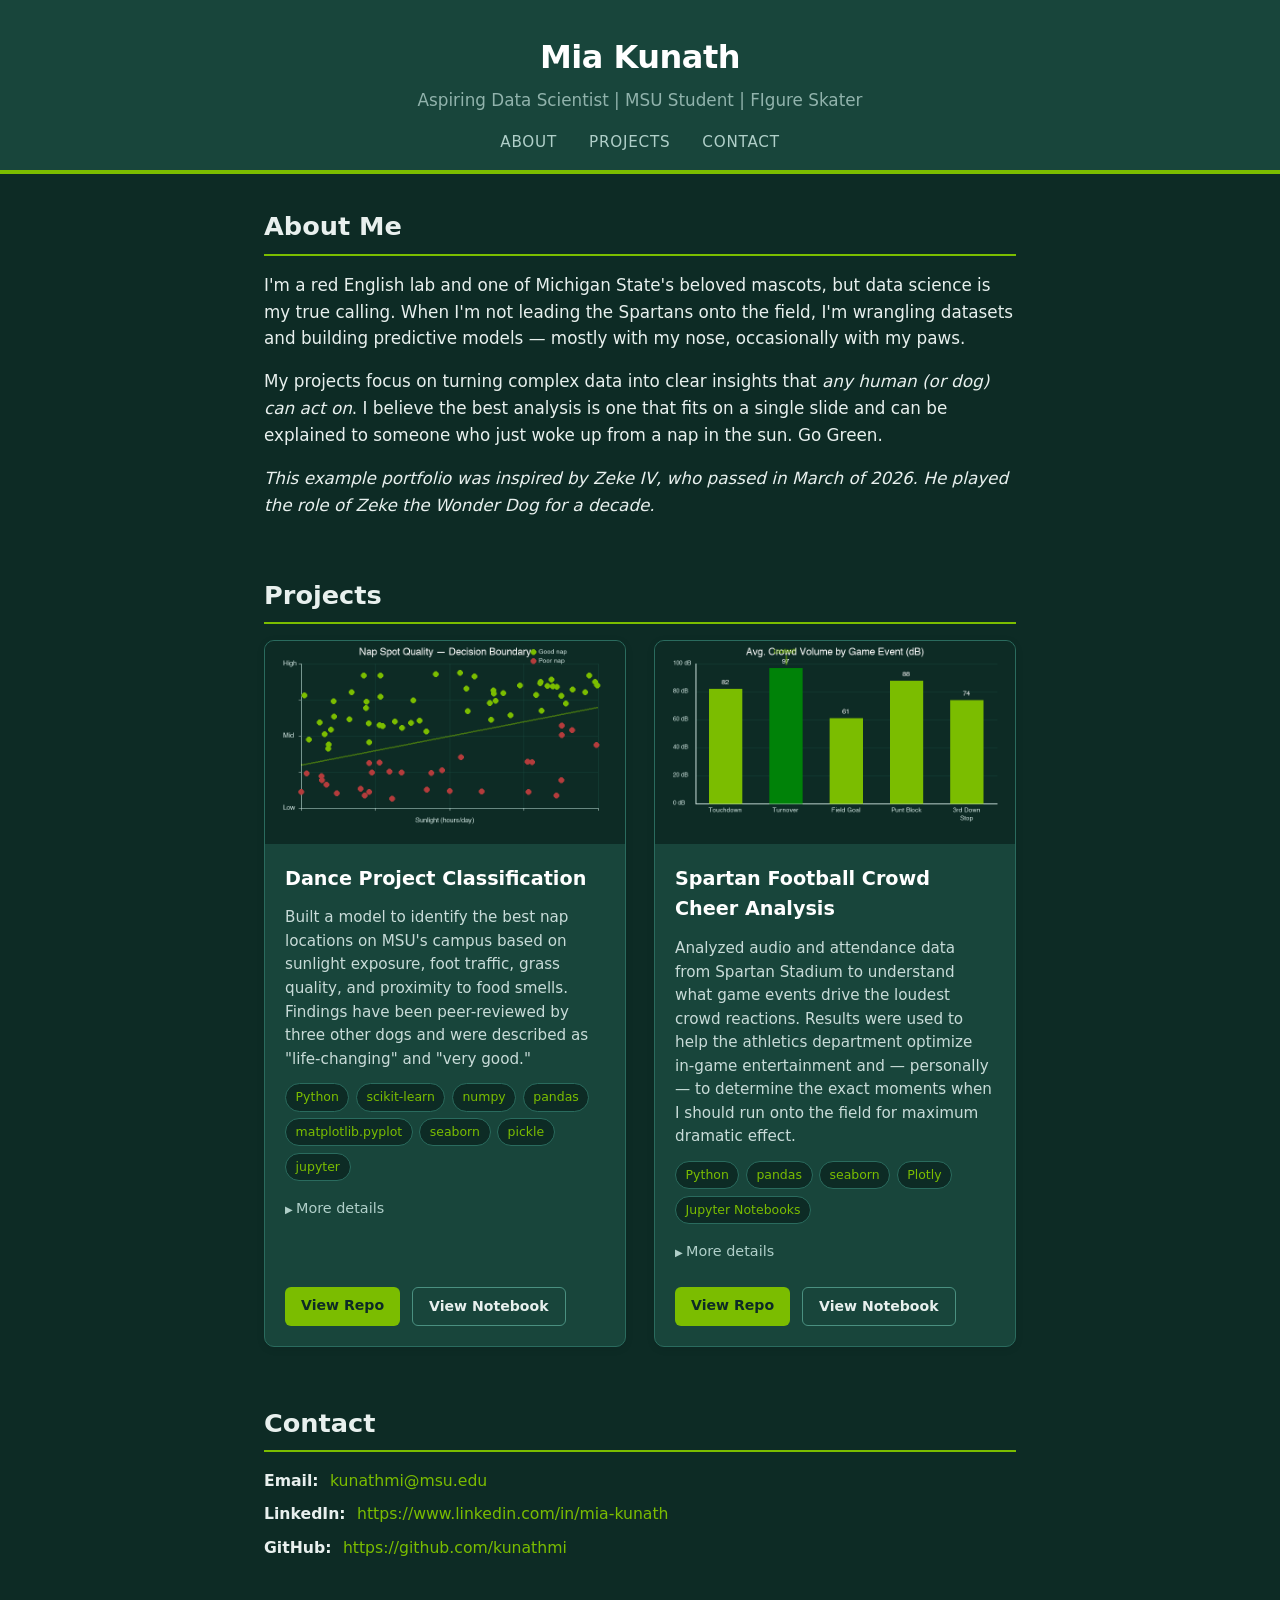
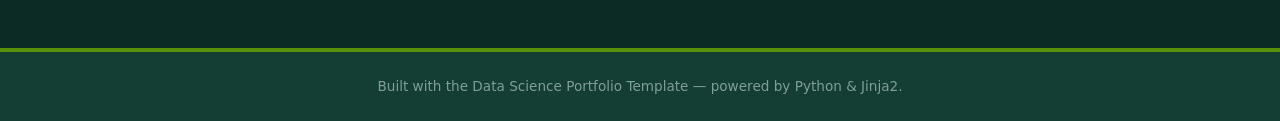
==== docs/index.html @ 36c0447c "Changing untracked docs/ to tracked" ====
<!DOCTYPE html>
<html lang="en">
<head>
  <meta charset="UTF-8" />
  <meta name="viewport" content="width=device-width, initial-scale=1.0" />
  <title>Mia Kunath | Data Science Portfolio</title>

  <!-- Base styles always loaded -->
  <link rel="stylesheet" href="css/base.css" />

  <!-- Theme stylesheet — controlled by `theme` in portfolio_config.yaml -->
  <link rel="stylesheet" href="css/themes/msu-dark.css" />
</head>
<body>

  <!-- ===== Header ===== -->
  <header class="site-header">
    <div class="header-inner">
      <div class="header-name">Mia Kunath</div>
      <div class="header-tagline">Aspiring Data Scientist | MSU Student | FIgure Skater</div>
    </div>

    <!-- Navigation bar -->
    <nav class="site-nav">
      <a href="#about">About</a>
      <a href="#projects">Projects</a>
      <a href="#contact">Contact</a>
    </nav>
  </header>

  <!-- ===== Main content (filled in by child templates) ===== -->
  <main class="site-main">
    

<!-- ===== About section ===== -->
<section id="about" class="section about-section">
  <h2>About Me</h2>
  <div class="about-text"><p>I'm a red English lab and one of Michigan State's beloved mascots, but
data science is my true calling. When I'm not leading the Spartans onto
the field, I'm wrangling datasets and building predictive models —
mostly with my nose, occasionally with my paws.  </p>
<p>My projects focus on turning complex data into clear insights that
<em>any human (or dog) can act on</em>. I believe the best analysis is one
that fits on a single slide and can be explained to someone who just
woke up from a nap in the sun. Go Green.</p>
<p><em>This example portfolio was inspired by Zeke IV, who passed in March of 2026.
He played the role of Zeke the Wonder Dog for a decade.</em></p></div>
</section>

<!-- ===== Projects section ===== -->
<section id="projects" class="section projects-section">
  <h2>Projects</h2>

  <div class="project-grid">
    
    <article class="project-card">

      <!-- Project thumbnail image -->
      <div class="project-image-wrapper">
        <img
          src="img/placeholder_project_1.png"
          alt="Thumbnail for Dance Project Classification"
          class="project-image"
        />
      </div>

      <div class="project-body">
        <h3 class="project-title">Dance Project Classification</h3>

        <!-- Short summary written for a non-expert audience -->
        <p class="project-summary">Built a model to identify the best nap locations on MSU&#39;s campus based on sunlight exposure, foot traffic, grass quality, and proximity to food smells. Findings have been peer-reviewed by three other dogs and were described as &#34;life-changing&#34; and &#34;very good.&#34;
</p>

        <!-- Tech stack as pill badges -->
        <div class="tech-stack">
          
          <span class="tech-badge">Python</span>
          
          <span class="tech-badge">scikit-learn</span>
          
          <span class="tech-badge">numpy</span>
          
          <span class="tech-badge">pandas</span>
          
          <span class="tech-badge">matplotlib.pyplot</span>
          
          <span class="tech-badge">seaborn</span>
          
          <span class="tech-badge">pickle</span>
          
          <span class="tech-badge">jupyter</span>
          
        </div>

        <!-- Collapsible details (problem / approach / results) -->
        <details class="project-details">
          <summary>More details</summary>

          <div class="detail-block">
            <h4>Problem</h4>
            <p>Finding a good nap spot is harder than it looks. Campus is large, conditions change throughout the day, and the best patches of sun move. A mascot operating on intuition alone wastes valuable resting time — a problem that affects productivity, morale, and tail-wagging rates across the entire campus community.
</p>
          </div>

          <div class="detail-block">
            <h4>Approach</h4>
            <p>Collected location data across 47 candidate nap sites over a full academic semester. Features included average daily sunlight (hours), grass softness score (1–10, assessed manually), nearby food-cart proximity, and pedestrian traffic by hour. Trained a gradient boosting classifier to predict a site&#39;s &#34;nap quality&#34; rating and used SHAP values to explain which features mattered most.
</p>
          </div>

          <div class="detail-block">
            <h4>Results &amp; Impact</h4>
            <p>The model achieved 89% accuracy on held-out test sites. Sunlight duration and grass softness were the top two predictive features, while proximity to the student union food court provided a meaningful but secondary boost. A ranked list of top-10 nap sites was distributed to the campus dog community and has since been downloaded 847 times.
</p>
          </div>
        </details>

        <!-- Links to the GitHub repo and notebook -->
        <div class="project-links">
          
          <a href="https://github.com/kunathmi/cmse492_project.git" target="_blank" rel="noopener" class="btn btn-repo">
            View Repo
          </a>
          
          
          <a href="https://github.com/zeke-wonder-dog/nap-spot-predictor/blob/main/analysis.ipynb" target="_blank" rel="noopener" class="btn btn-notebook">
            View Notebook
          </a>
          
        </div>
      </div>

    </article>
    
    <article class="project-card">

      <!-- Project thumbnail image -->
      <div class="project-image-wrapper">
        <img
          src="img/placeholder_project_2.png"
          alt="Thumbnail for Spartan Football Crowd Cheer Analysis"
          class="project-image"
        />
      </div>

      <div class="project-body">
        <h3 class="project-title">Spartan Football Crowd Cheer Analysis</h3>

        <!-- Short summary written for a non-expert audience -->
        <p class="project-summary">Analyzed audio and attendance data from Spartan Stadium to understand what game events drive the loudest crowd reactions. Results were used to help the athletics department optimize in-game entertainment and — personally — to determine the exact moments when I should run onto the field for maximum dramatic effect.
</p>

        <!-- Tech stack as pill badges -->
        <div class="tech-stack">
          
          <span class="tech-badge">Python</span>
          
          <span class="tech-badge">pandas</span>
          
          <span class="tech-badge">seaborn</span>
          
          <span class="tech-badge">Plotly</span>
          
          <span class="tech-badge">Jupyter Notebooks</span>
          
        </div>

        <!-- Collapsible details (problem / approach / results) -->
        <details class="project-details">
          <summary>More details</summary>

          <div class="detail-block">
            <h4>Problem</h4>
            <p>Fan energy is contagious, but it is also unpredictable. The athletics department wanted to know which in-game events (touchdowns, turnovers, big defensive stops, walk-up music choices) produced the biggest crowd reactions — and whether the pattern differed by opponent, weather, or game time. As the mascot, I had strong professional interest in this question.
</p>
          </div>

          <div class="detail-block">
            <h4>Approach</h4>
            <p>Combined play-by-play game data with decibel readings from stadium microphones across three seasons (~36 home games). Engineered features for score differential, down-and-distance, quarter, temperature, and opponent rank. Produced interactive Plotly dashboards that let non-technical staff filter by season and event type to explore crowd response patterns on their own.
</p>
          </div>

          <div class="detail-block">
            <h4>Results &amp; Impact</h4>
            <p>Defensive turnovers produced the loudest average crowd response — louder even than touchdowns — especially when MSU was trailing. Walk-up music selections in the 3rd quarter showed a statistically significant effect on cheer volume for games decided by fewer than 10 points. The athletics team used these findings to redesign the third-quarter entertainment package for the following season. I was given extra treats for my contributions.
</p>
          </div>
        </details>

        <!-- Links to the GitHub repo and notebook -->
        <div class="project-links">
          
          <a href="https://github.com/zeke-wonder-dog/spartan-cheer-analysis" target="_blank" rel="noopener" class="btn btn-repo">
            View Repo
          </a>
          
          
          <a href="https://github.com/zeke-wonder-dog/spartan-cheer-analysis/blob/main/cheer_analysis.ipynb" target="_blank" rel="noopener" class="btn btn-notebook">
            View Notebook
          </a>
          
        </div>
      </div>

    </article>
    
  </div>
</section>

<!-- ===== Contact section ===== -->
<section id="contact" class="section contact-section">
  <h2>Contact</h2>
  <ul class="contact-list">
    
    <li>
      <span class="contact-label">Email:</span>
      <a href="mailto:kunathmi@msu.edu">kunathmi@msu.edu</a>
    </li>
    
    
    <li>
      <span class="contact-label">LinkedIn:</span>
      <a href="https://www.linkedin.com/in/mia-kunath" target="_blank" rel="noopener">https://www.linkedin.com/in/mia-kunath</a>
    </li>
    
    
    <li>
      <span class="contact-label">GitHub:</span>
      <a href="https://github.com/kunathmi" target="_blank" rel="noopener">https://github.com/kunathmi</a>
    </li>
    
  </ul>
</section>


  </main>

  <!-- ===== Footer ===== -->
  <footer class="site-footer">
    <p>Built with the Data Science Portfolio Template &mdash; powered by Python &amp; Jinja2.</p>
  </footer>

</body>
</html>
---- docs/css/base.css ----
/* ============================================================
   base.css  —  Layout and structure styles shared by all themes.
   Theme-specific colors (backgrounds, text, accents) live in
   static/css/themes/light.css and static/css/themes/dark.css.
   ============================================================ */

/* ----- Reset & box model ----- */
*, *::before, *::after {
  box-sizing: border-box;
  margin: 0;
  padding: 0;
}

body {
  font-family: "Segoe UI", system-ui, -apple-system, sans-serif;
  font-size: 1rem;
  line-height: 1.6;
  min-height: 100vh;
  display: flex;
  flex-direction: column;
}

a {
  text-decoration: none;
}

a:hover {
  text-decoration: underline;
}

img {
  max-width: 100%;
  display: block;
}

/* ----- Site header ----- */
.site-header {
  padding: 2rem 1.5rem 1rem;
  text-align: center;
}

.header-name {
  font-size: 2rem;
  font-weight: 700;
  letter-spacing: -0.5px;
}

.header-tagline {
  font-size: 1.05rem;
  margin-top: 0.25rem;
  opacity: 0.8;
}

/* ----- Navigation ----- */
.site-nav {
  margin-top: 1rem;
  display: flex;
  justify-content: center;
  gap: 2rem;
  font-size: 0.95rem;
  font-weight: 500;
  text-transform: uppercase;
  letter-spacing: 0.05em;
}

/* ----- Main content area ----- */
.site-main {
  flex: 1;
  max-width: 800px;
  width: 100%;
  margin: 0 auto;
  padding: 2rem 1.5rem;
}

/* ----- Generic section spacing ----- */
.section {
  margin-bottom: 3.5rem;
}

.section h2 {
  font-size: 1.6rem;
  font-weight: 700;
  margin-bottom: 1rem;
  padding-bottom: 0.4rem;
  border-bottom: 2px solid;
}

/* ----- About section ----- */
.about-text {
  font-size: 1.05rem;
}

.about-text p + p {
  margin-top: 1rem;
}

/* ----- Project grid ----- */
.project-grid {
  display: grid;
  grid-template-columns: repeat(auto-fill, minmax(340px, 1fr));
  gap: 1.75rem;
}

/* ----- Project card ----- */
.project-card {
  border-radius: 10px;
  overflow: hidden;
  display: flex;
  flex-direction: column;
  box-shadow: 0 2px 8px rgba(0, 0, 0, 0.08);
  transition: box-shadow 0.2s ease;
}

.project-card:hover {
  box-shadow: 0 4px 16px rgba(0, 0, 0, 0.14);
}

.project-image-wrapper {
  width: 100%;
  aspect-ratio: 16 / 9;
  overflow: hidden;
}

.project-image {
  width: 100%;
  height: 100%;
  object-fit: cover;
}

.project-body {
  padding: 1.25rem;
  display: flex;
  flex-direction: column;
  gap: 0.75rem;
  flex: 1;
}

.project-title {
  font-size: 1.2rem;
  font-weight: 600;
}

.project-summary {
  font-size: 0.95rem;
  line-height: 1.55;
}

/* ----- Tech stack badges ----- */
.tech-stack {
  display: flex;
  flex-wrap: wrap;
  gap: 0.4rem;
}

.tech-badge {
  font-size: 0.78rem;
  font-weight: 500;
  padding: 0.2rem 0.6rem;
  border-radius: 999px;
}

/* ----- Collapsible project details ----- */
.project-details {
  font-size: 0.9rem;
}

.project-details summary {
  cursor: pointer;
  font-weight: 500;
  padding: 0.25rem 0;
  list-style: none;
}

.project-details summary::-webkit-details-marker {
  display: none;
}

.project-details summary::before {
  content: "▶  ";
  font-size: 0.7em;
}

details[open] summary::before {
  content: "▼  ";
}

.detail-block {
  margin-top: 0.75rem;
}

.detail-block h4 {
  font-size: 0.85rem;
  text-transform: uppercase;
  letter-spacing: 0.06em;
  margin-bottom: 0.25rem;
  font-weight: 600;
}

/* ----- Project link buttons ----- */
.project-links {
  display: flex;
  gap: 0.75rem;
  margin-top: auto;
  padding-top: 0.5rem;
}

.btn {
  display: inline-block;
  padding: 0.45rem 1rem;
  border-radius: 6px;
  font-size: 0.88rem;
  font-weight: 600;
  transition: opacity 0.15s ease;
}

.btn:hover {
  opacity: 0.85;
  text-decoration: none;
}

/* ----- Contact section ----- */
.contact-list {
  list-style: none;
  display: flex;
  flex-direction: column;
  gap: 0.5rem;
  font-size: 0.98rem;
}

.contact-label {
  font-weight: 600;
  margin-right: 0.4rem;
}

/* ----- Footer ----- */
.site-footer {
  text-align: center;
  padding: 1.5rem;
  font-size: 0.85rem;
  opacity: 0.7;
}

/* ----- Responsive tweaks ----- */
@media (max-width: 500px) {
  .project-grid {
    grid-template-columns: 1fr;
  }
  .header-name {
    font-size: 1.5rem;
  }
}
---- docs/css/themes/msu-dark.css ----
/* ============================================================
   themes/msu-dark.css  —  Michigan State University dark theme.
   Colors sourced from https://brand.msu.edu/visual/color-palette

   Primary brand colors:
     Spartan Green  #18453B
     White          #FFFFFF
     Black          #000000

   Accent greens:
     Kelly Green    #008208
     Lime Green     #7BBD00
     Excellence Green #0B9A6D
     Refresh Green  #008934
   ============================================================ */

body {
  background-color: #0d2b25;
  color: #e8f0ee;
}

a {
  color: #7BBD00;
}

a:hover {
  color: #a8d933;
  text-decoration: none;
}

/* Header */
.site-header {
  background-color: #18453B;
  border-bottom: 4px solid #7BBD00;
}

.header-name {
  color: #ffffff;
}

.header-tagline {
  color: #b0cfc9;
}

.site-nav a {
  color: #b0cfc9;
}

.site-nav a:hover {
  color: #7BBD00;
}

/* Section headings */
.section h2 {
  color: #e8f0ee;
  border-color: #7BBD00;
}

/* Project card */
.project-card {
  background-color: #18453B;
  border: 1px solid #2a6b5e;
}

.project-title {
  color: #ffffff;
}

.project-summary {
  color: #c8dbd8;
}

/* Tech badges */
.tech-badge {
  background-color: #0d2b25;
  color: #7BBD00;
  border: 1px solid #2a6b5e;
}

/* Details */
.project-details {
  color: #b0cfc9;
}

.detail-block h4 {
  color: #7BBD00;
}

/* Buttons */
.btn-repo {
  background-color: #7BBD00;
  color: #0d2b25;
}

.btn-notebook {
  background-color: #18453B;
  color: #e8f0ee;
  border: 1px solid #4a9080;
}

/* Contact */
.contact-list a {
  color: #7BBD00;
}

/* Footer */
.site-footer {
  background-color: #18453B;
  border-top: 4px solid #7BBD00;
  color: #b0cfc9;
}

.site-footer a {
  color: #7BBD00;
}
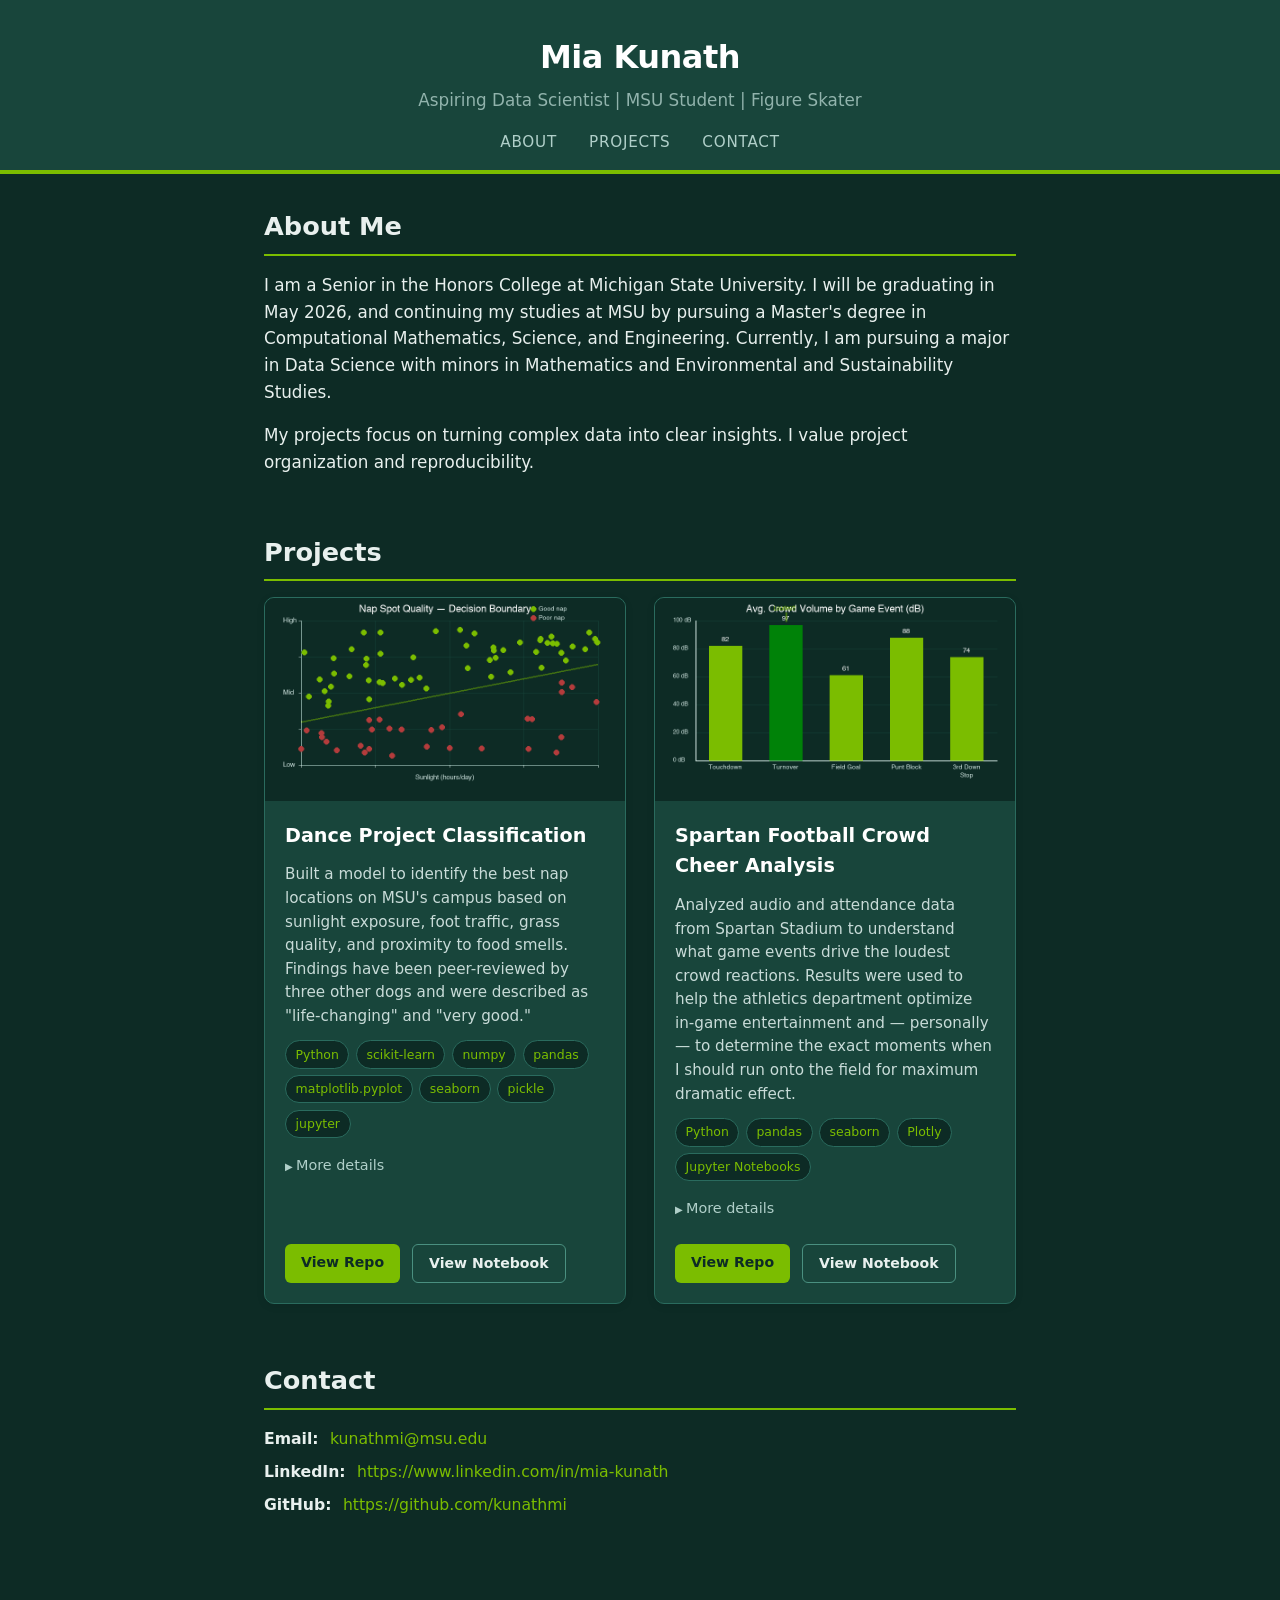
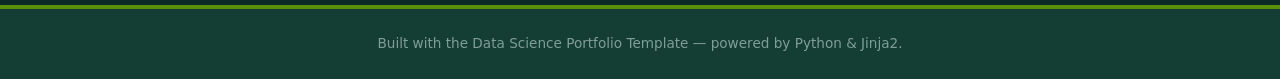
==== commit 4c50613a: "Committing build to docs/" ====
--- a/docs/index.html
+++ b/docs/index.html
@@ -17,7 +17,7 @@
   <header class="site-header">
     <div class="header-inner">
       <div class="header-name">Mia Kunath</div>
-      <div class="header-tagline">Aspiring Data Scientist | MSU Student | FIgure Skater</div>
+      <div class="header-tagline">Aspiring Data Scientist | MSU Student | Figure Skater</div>
     </div>
 
     <!-- Navigation bar -->
@@ -35,16 +35,13 @@
 <!-- ===== About section ===== -->
 <section id="about" class="section about-section">
   <h2>About Me</h2>
-  <div class="about-text"><p>I'm a red English lab and one of Michigan State's beloved mascots, but
-data science is my true calling. When I'm not leading the Spartans onto
-the field, I'm wrangling datasets and building predictive models —
-mostly with my nose, occasionally with my paws.  </p>
-<p>My projects focus on turning complex data into clear insights that
-<em>any human (or dog) can act on</em>. I believe the best analysis is one
-that fits on a single slide and can be explained to someone who just
-woke up from a nap in the sun. Go Green.</p>
-<p><em>This example portfolio was inspired by Zeke IV, who passed in March of 2026.
-He played the role of Zeke the Wonder Dog for a decade.</em></p></div>
+  <div class="about-text"><p>I am a Senior in the Honors College at Michigan State University. I will be 
+graduating in May 2026, and continuing my studies at MSU by pursuing a Master's 
+degree in Computational Mathematics, Science, and Engineering. Currently, I am 
+pursuing a major in Data Science with minors in Mathematics and Environmental 
+and Sustainability Studies. </p>
+<p>My projects focus on turning complex data into clear insights. I value
+project organization and reproducibility.</p></div>
 </section>
 
 <!-- ===== Projects section ===== -->
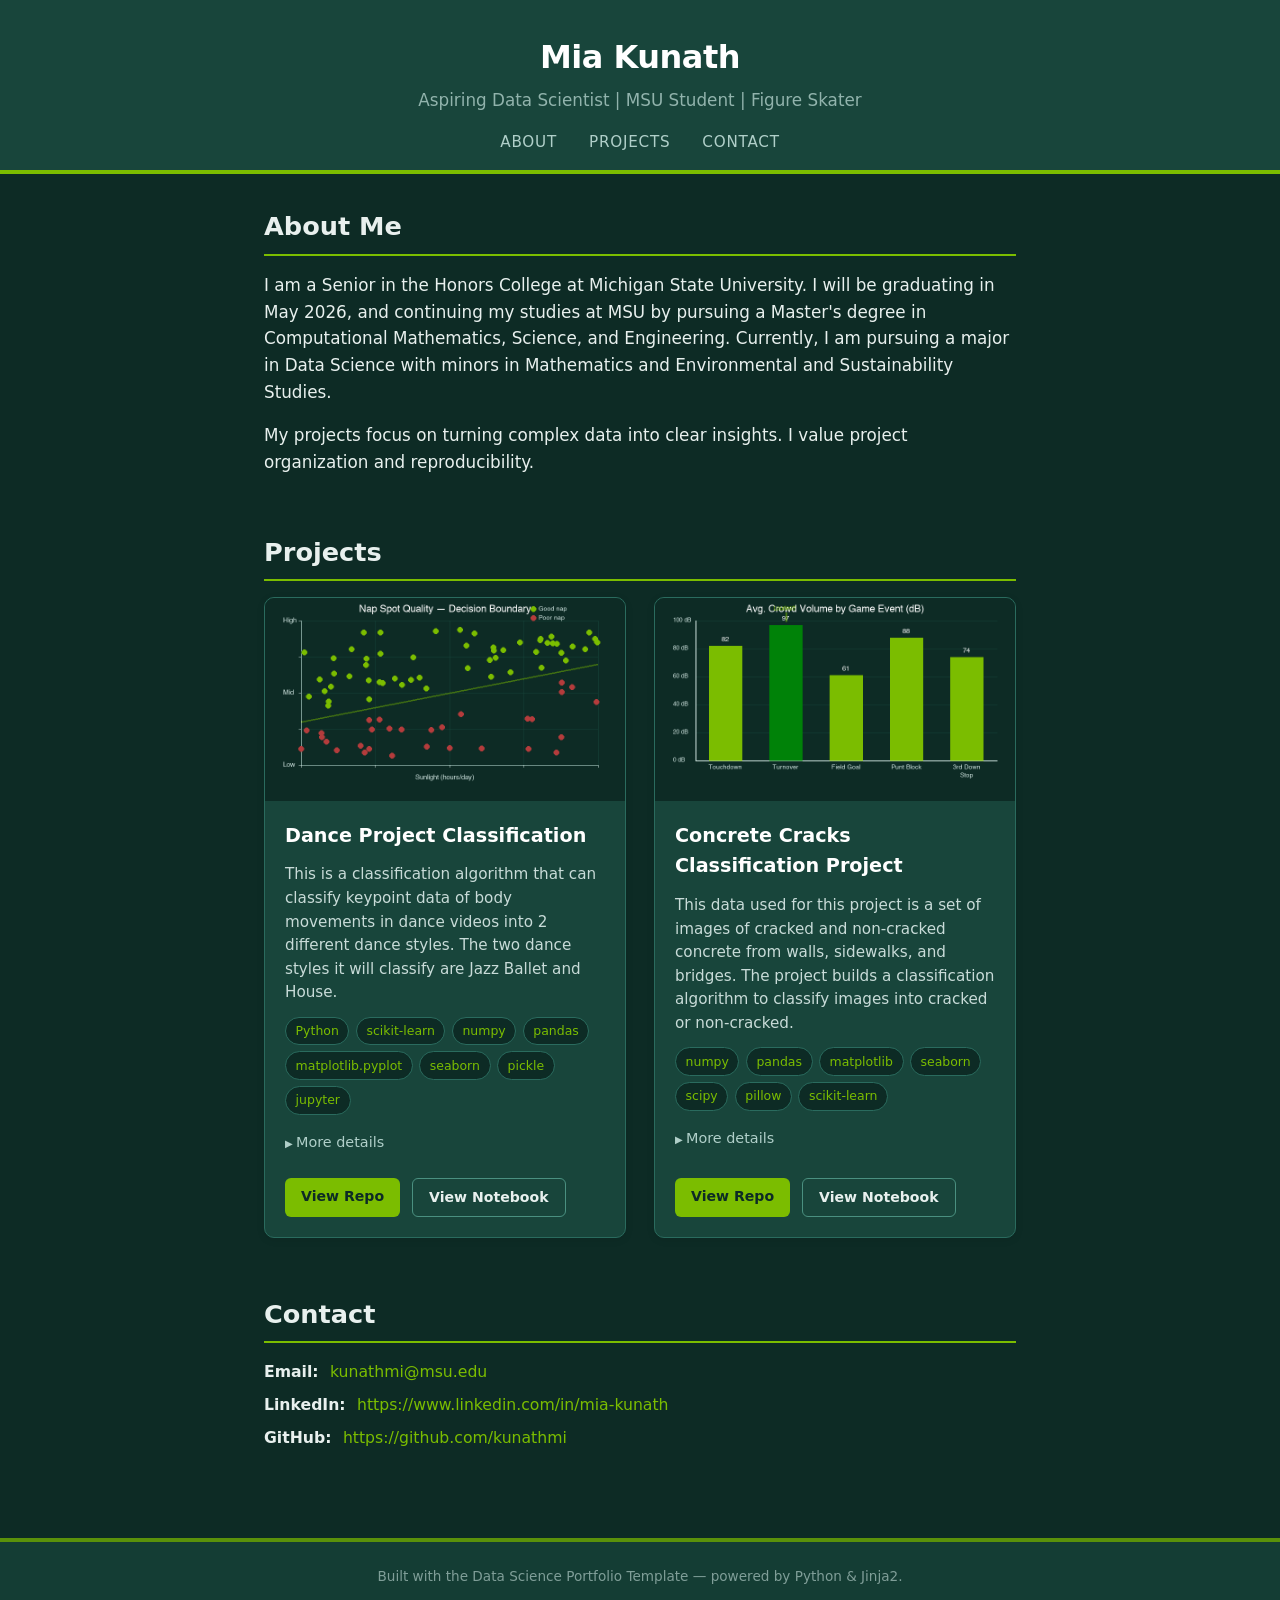
==== commit 6ae1485a: "Adding second example project" ====
--- a/docs/index.html
+++ b/docs/index.html
@@ -65,7 +65,7 @@
         <h3 class="project-title">Dance Project Classification</h3>
 
         <!-- Short summary written for a non-expert audience -->
-        <p class="project-summary">Built a model to identify the best nap locations on MSU&#39;s campus based on sunlight exposure, foot traffic, grass quality, and proximity to food smells. Findings have been peer-reviewed by three other dogs and were described as &#34;life-changing&#34; and &#34;very good.&#34;
+        <p class="project-summary">This is a classification algorithm that can classify keypoint data of  body movements in dance videos into 2 different dance styles. The two  dance styles it will classify are Jazz Ballet and House.
 </p>
 
         <!-- Tech stack as pill badges -->
@@ -95,19 +95,19 @@
 
           <div class="detail-block">
             <h4>Problem</h4>
-            <p>Finding a good nap spot is harder than it looks. Campus is large, conditions change throughout the day, and the best patches of sun move. A mascot operating on intuition alone wastes valuable resting time — a problem that affects productivity, morale, and tail-wagging rates across the entire campus community.
+            <p>This project builds a classification algorithm that can classify keypoint  data of body movements in dance videos into two different dance styles:  Jazz Ballet and House. 
 </p>
           </div>
 
           <div class="detail-block">
             <h4>Approach</h4>
-            <p>Collected location data across 47 candidate nap sites over a full academic semester. Features included average daily sunlight (hours), grass softness score (1–10, assessed manually), nearby food-cart proximity, and pedestrian traffic by hour. Trained a gradient boosting classifier to predict a site&#39;s &#34;nap quality&#34; rating and used SHAP values to explain which features mattered most.
+            <p>This project will build a classification algorithm that can classify keypoint  data of body movements in dance videos into 2 different dance styles.  Specifically, I will use keypoint data which identifies major joints and key  facial features and tracks their locations throughout a video. Then, I will  build a feature vector using various calculations on the keypoint data. These  calculations will be determined in order to identify a dance such as velocity  or &#34;energy,&#34; range of motion, etc. I can then use the feature vectors to build  a machine learning model to classify dance videos into two different styles.  I start with a small number of features and add more as needed to improve  classification. This is a supervised learning task.
 </p>
           </div>
 
           <div class="detail-block">
             <h4>Results &amp; Impact</h4>
-            <p>The model achieved 89% accuracy on held-out test sites. Sunlight duration and grass softness were the top two predictive features, while proximity to the student union food court provided a meaningful but secondary boost. A ranked list of top-10 nap sites was distributed to the campus dog community and has since been downloaded 847 times.
+            <p>After this analysis, I have determined that the best model for this task  is logistic regression after scaling with StandardScaler and using PCA  for dimension reduction. The accuracy level of the best model was 0.91  and the f1-scores for ballet-jazz and house are 0.90 and 0.91, respectively.  These numbers met my goals of 0.90 for the accuracy level and f1-scores. The  close second model is an SVM because it achieved the same scores, but just  had a longer computing time. 
 </p>
           </div>
         </details>
@@ -135,30 +135,34 @@
       <div class="project-image-wrapper">
         <img
           src="img/placeholder_project_2.png"
-          alt="Thumbnail for Spartan Football Crowd Cheer Analysis"
+          alt="Thumbnail for Concrete Cracks Classification Project"
           class="project-image"
         />
       </div>
 
       <div class="project-body">
-        <h3 class="project-title">Spartan Football Crowd Cheer Analysis</h3>
+        <h3 class="project-title">Concrete Cracks Classification Project</h3>
 
         <!-- Short summary written for a non-expert audience -->
-        <p class="project-summary">Analyzed audio and attendance data from Spartan Stadium to understand what game events drive the loudest crowd reactions. Results were used to help the athletics department optimize in-game entertainment and — personally — to determine the exact moments when I should run onto the field for maximum dramatic effect.
+        <p class="project-summary">This data used for this project is a set of images of cracked and  non-cracked concrete from walls, sidewalks, and bridges. The project  builds a classification algorithm to classify images into cracked or  non-cracked.
 </p>
 
         <!-- Tech stack as pill badges -->
         <div class="tech-stack">
           
-          <span class="tech-badge">Python</span>
+          <span class="tech-badge">numpy</span>
           
           <span class="tech-badge">pandas</span>
           
+          <span class="tech-badge">matplotlib</span>
+          
           <span class="tech-badge">seaborn</span>
           
-          <span class="tech-badge">Plotly</span>
-          
-          <span class="tech-badge">Jupyter Notebooks</span>
+          <span class="tech-badge">scipy</span>
+          
+          <span class="tech-badge">pillow</span>
+          
+          <span class="tech-badge">scikit-learn</span>
           
         </div>
 
@@ -168,19 +172,19 @@
 
           <div class="detail-block">
             <h4>Problem</h4>
-            <p>Fan energy is contagious, but it is also unpredictable. The athletics department wanted to know which in-game events (touchdowns, turnovers, big defensive stops, walk-up music choices) produced the biggest crowd reactions — and whether the pattern differed by opponent, weather, or game time. As the mascot, I had strong professional interest in this question.
+            <p>This project uses the Concrete Cracks dataset. The goal is to  classify images into cracked or non-cracked concrete to be able to  quickly identify locations with concrete cracks.
 </p>
           </div>
 
           <div class="detail-block">
             <h4>Approach</h4>
-            <p>Combined play-by-play game data with decibel readings from stadium microphones across three seasons (~36 home games). Engineered features for score differential, down-and-distance, quarter, temperature, and opponent rank. Produced interactive Plotly dashboards that let non-technical staff filter by season and event type to explore crowd response patterns on their own.
+            <p>To address our research questions, we began by preprocessing the data.  This involved combining the images from the two datasets into a single  unified dataset. We then converted the categorical labels into numerical  values and flattened the image data to prepare it for model input.  After preprocessing, we analyzed the shape and structure of the dataset  to determine which classification models would be most appropriate. We  proceeded to build and evaluate several models, ultimately focusing on  logistic regression and a random forest classifier to compare  performance and identify the most effective approach for our specific  dataset.
 </p>
           </div>
 
           <div class="detail-block">
             <h4>Results &amp; Impact</h4>
-            <p>Defensive turnovers produced the loudest average crowd response — louder even than touchdowns — especially when MSU was trailing. Walk-up music selections in the 3rd quarter showed a statistically significant effect on cheer volume for games decided by fewer than 10 points. The athletics team used these findings to redesign the third-quarter entertainment package for the following season. I was given extra treats for my contributions.
+            <p>In this project, we explored the effectiveness of various classification  models in identifying cracks in images. Through preprocessing, model  experimentation, and hyperparameter tuning, we observed that class  imbalance significantly impacted our model performance, particularly in  overpredicting the majority class. By implementing balancing techniques  and using tools like GridSearchCV, we were able to develop more reliable  models that better captured patterns across both cracked and non-cracked  images. In the end the model that performed the best was the Random Forest  Classifier due to its higher performance across all metrics.
 </p>
           </div>
         </details>
@@ -188,12 +192,12 @@
         <!-- Links to the GitHub repo and notebook -->
         <div class="project-links">
           
-          <a href="https://github.com/zeke-wonder-dog/spartan-cheer-analysis" target="_blank" rel="noopener" class="btn btn-repo">
+          <a href="https://github.com/kunathmi/cmse381_project.git" target="_blank" rel="noopener" class="btn btn-repo">
             View Repo
           </a>
           
           
-          <a href="https://github.com/zeke-wonder-dog/spartan-cheer-analysis/blob/main/cheer_analysis.ipynb" target="_blank" rel="noopener" class="btn btn-notebook">
+          <a href="https://github.com/kunathmi/cmse381_project.git/notebooks/ProjectTemplate.ipynb" target="_blank" rel="noopener" class="btn btn-notebook">
             View Notebook
           </a>
           
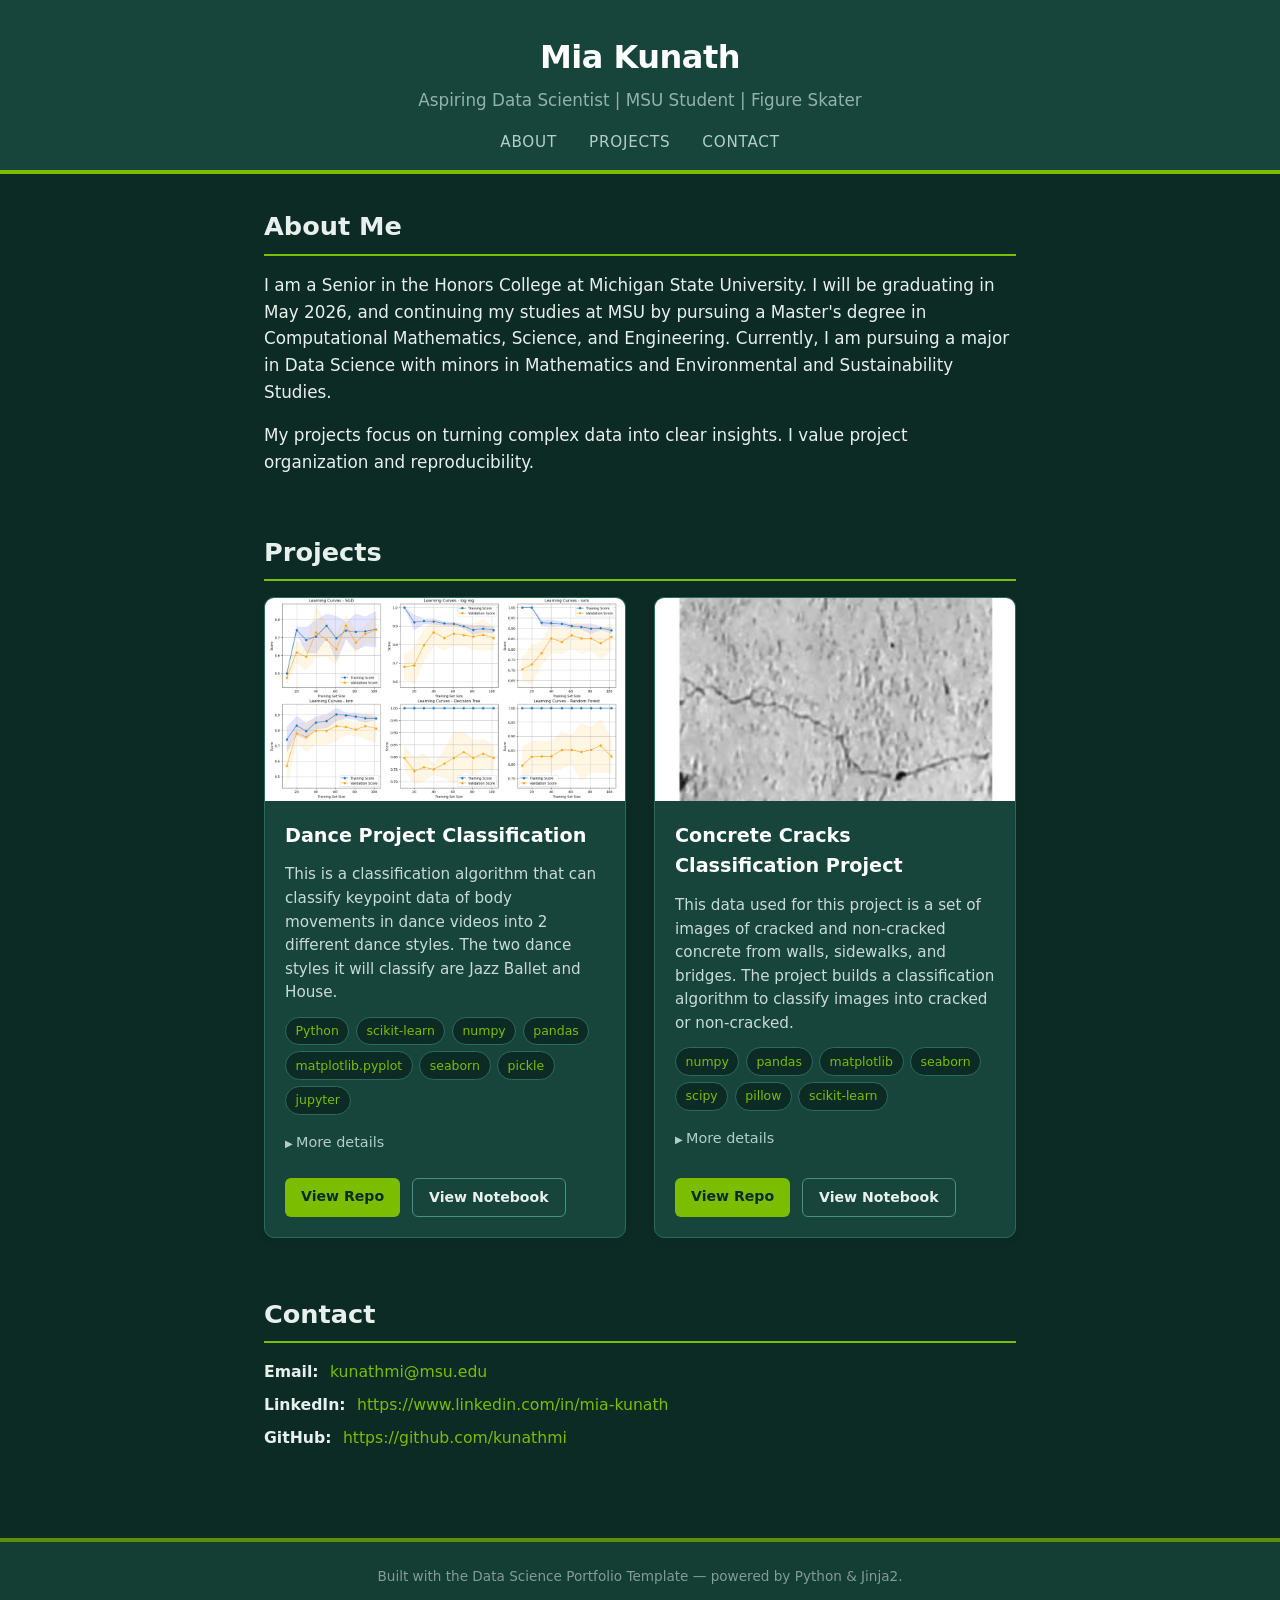
==== commit 8d0591e3: "fix notebook links and add images" ====
--- a/docs/index.html
+++ b/docs/index.html
@@ -55,7 +55,7 @@
       <!-- Project thumbnail image -->
       <div class="project-image-wrapper">
         <img
-          src="img/placeholder_project_1.png"
+          src="img/dance_image.png"
           alt="Thumbnail for Dance Project Classification"
           class="project-image"
         />
@@ -120,7 +120,7 @@
           </a>
           
           
-          <a href="https://github.com/zeke-wonder-dog/nap-spot-predictor/blob/main/analysis.ipynb" target="_blank" rel="noopener" class="btn btn-notebook">
+          <a href="https://github.com/kunathmi/cmse492_project/blob/main/notebooks/05_hyperparameter_tuning.ipynb" target="_blank" rel="noopener" class="btn btn-notebook">
             View Notebook
           </a>
           
@@ -134,7 +134,7 @@
       <!-- Project thumbnail image -->
       <div class="project-image-wrapper">
         <img
-          src="img/placeholder_project_2.png"
+          src="img/crack_image.png"
           alt="Thumbnail for Concrete Cracks Classification Project"
           class="project-image"
         />
@@ -197,7 +197,7 @@
           </a>
           
           
-          <a href="https://github.com/kunathmi/cmse381_project.git/notebooks/ProjectTemplate.ipynb" target="_blank" rel="noopener" class="btn btn-notebook">
+          <a href="https://github.com/kunathmi/cmse381_project/blob/main/notebooks/ProjectTemplate.ipynb" target="_blank" rel="noopener" class="btn btn-notebook">
             View Notebook
           </a>
           
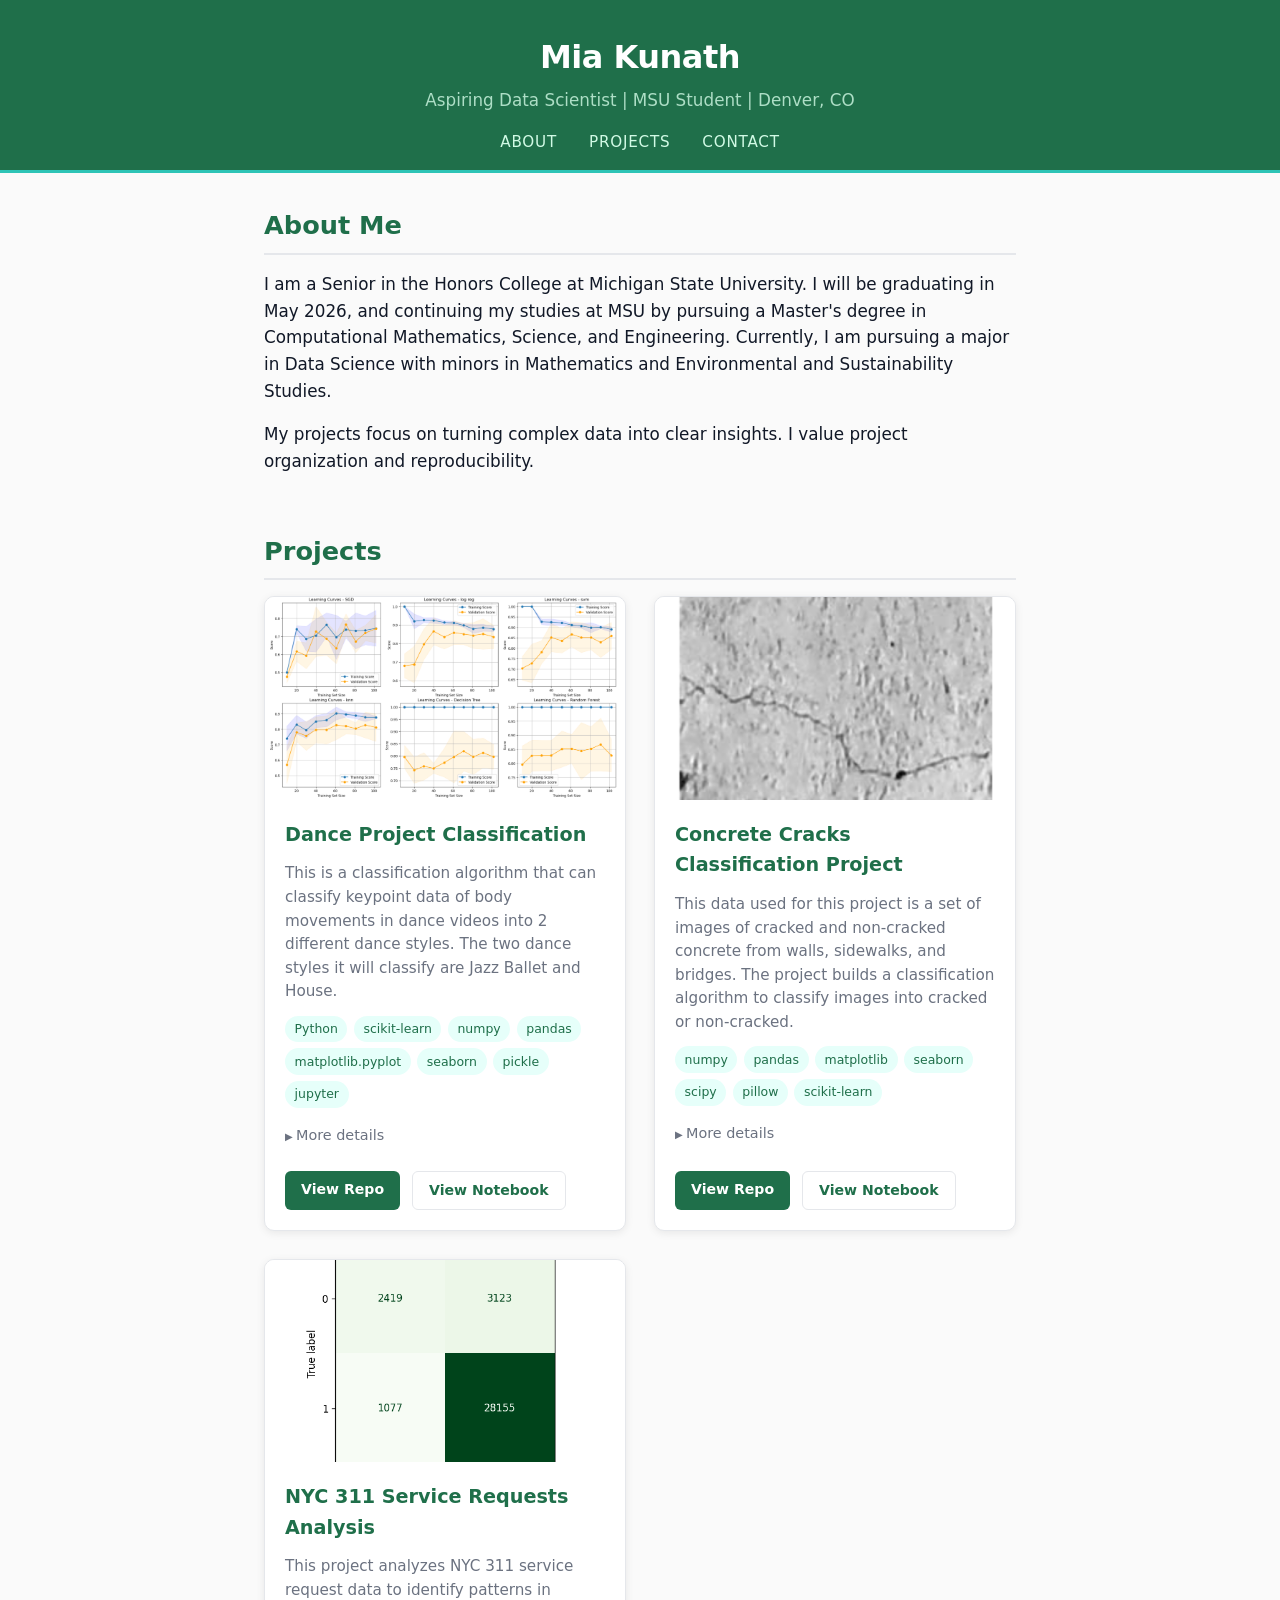
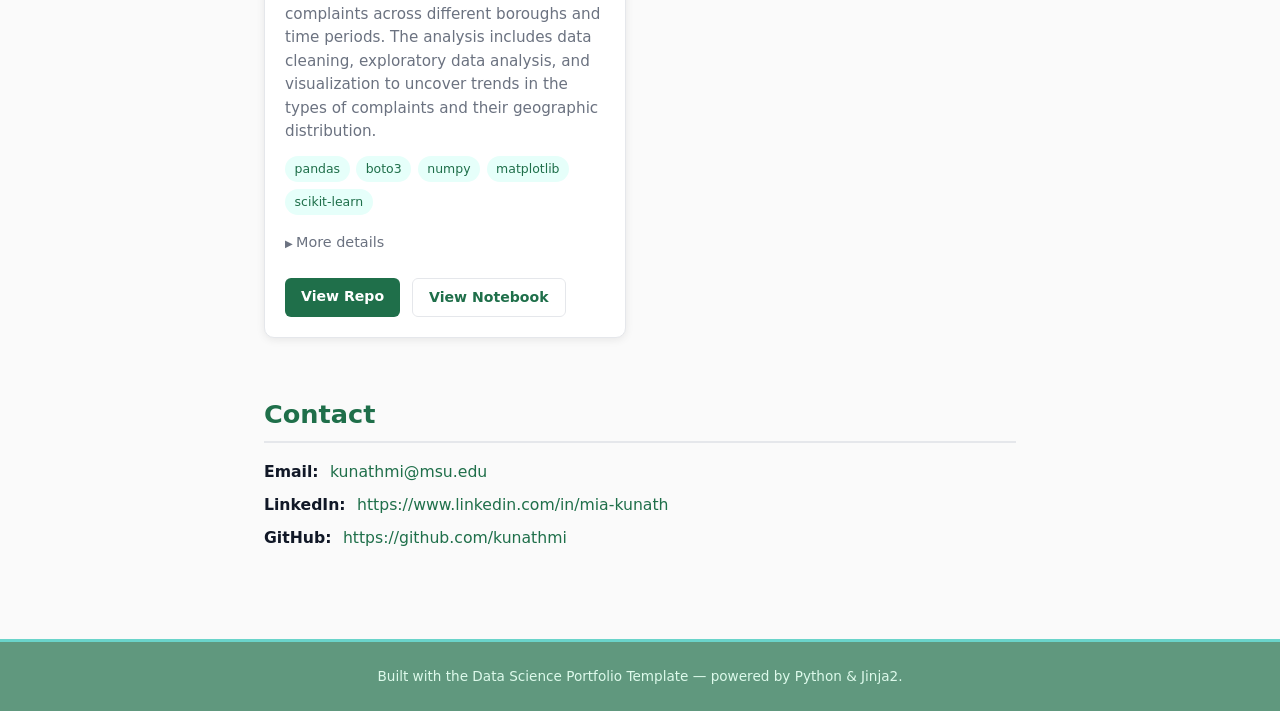
==== commit 884a278f: "update portfolio to include 3rd project and improve content" ====
--- a/docs/index.html
+++ b/docs/index.html
@@ -9,7 +9,7 @@
   <link rel="stylesheet" href="css/base.css" />
 
   <!-- Theme stylesheet — controlled by `theme` in portfolio_config.yaml -->
-  <link rel="stylesheet" href="css/themes/msu-dark.css" />
+  <link rel="stylesheet" href="css/themes/test_theme.css" />
 </head>
 <body>
 
@@ -17,7 +17,7 @@
   <header class="site-header">
     <div class="header-inner">
       <div class="header-name">Mia Kunath</div>
-      <div class="header-tagline">Aspiring Data Scientist | MSU Student | Figure Skater</div>
+      <div class="header-tagline">Aspiring Data Scientist | MSU Student | Denver, CO</div>
     </div>
 
     <!-- Navigation bar -->
@@ -192,12 +192,85 @@
         <!-- Links to the GitHub repo and notebook -->
         <div class="project-links">
           
-          <a href="https://github.com/kunathmi/cmse381_project.git" target="_blank" rel="noopener" class="btn btn-repo">
+          <a href="https://github.com/kunathmi/concrete_cracks_project.git" target="_blank" rel="noopener" class="btn btn-repo">
             View Repo
           </a>
           
           
-          <a href="https://github.com/kunathmi/cmse381_project/blob/main/notebooks/ProjectTemplate.ipynb" target="_blank" rel="noopener" class="btn btn-notebook">
+          <a href="https://github.com/kunathmi/concrete_cracks_project/blob/main/notebooks/ProjectTemplate.ipynb" target="_blank" rel="noopener" class="btn btn-notebook">
+            View Notebook
+          </a>
+          
+        </div>
+      </div>
+
+    </article>
+    
+    <article class="project-card">
+
+      <!-- Project thumbnail image -->
+      <div class="project-image-wrapper">
+        <img
+          src="img/confusion_matrix.png"
+          alt="Thumbnail for NYC 311 Service Requests Analysis"
+          class="project-image"
+        />
+      </div>
+
+      <div class="project-body">
+        <h3 class="project-title">NYC 311 Service Requests Analysis</h3>
+
+        <!-- Short summary written for a non-expert audience -->
+        <p class="project-summary">This project analyzes NYC 311 service request data to identify patterns in  complaints across different boroughs and time periods. The analysis includes  data cleaning, exploratory data analysis, and visualization to uncover trends  in the types of complaints and their geographic distribution.
+</p>
+
+        <!-- Tech stack as pill badges -->
+        <div class="tech-stack">
+          
+          <span class="tech-badge">pandas</span>
+          
+          <span class="tech-badge">boto3</span>
+          
+          <span class="tech-badge">numpy</span>
+          
+          <span class="tech-badge">matplotlib</span>
+          
+          <span class="tech-badge">scikit-learn</span>
+          
+        </div>
+
+        <!-- Collapsible details (problem / approach / results) -->
+        <details class="project-details">
+          <summary>More details</summary>
+
+          <div class="detail-block">
+            <h4>Problem</h4>
+            <p>This project uses the NYC 311 service request data. The goal is to  analyze the data and identify patterns in complaints across different  boroughs and time periods.
+</p>
+          </div>
+
+          <div class="detail-block">
+            <h4>Approach</h4>
+            <p>To address our research questions, we began by cleaning the data to handle  missing values and inconsistencies. We then performed exploratory data  analysis to identify trends in the types of complaints and their geographic  distribution across NYC boroughs. Finally, we created visualizations to  effectively communicate our findings and insights from the data.
+</p>
+          </div>
+
+          <div class="detail-block">
+            <h4>Results &amp; Impact</h4>
+            <p>In this project, we explored the patterns in NYC 311 service request data.  Through data cleaning, exploratory data analysis, and visualization, we  uncovered trends in the types of complaints and their geographic distribution.  This analysis can help city officials better understand the needs of different  communities and allocate resources more effectively to address common issues.
+</p>
+          </div>
+        </details>
+
+        <!-- Links to the GitHub repo and notebook -->
+        <div class="project-links">
+          
+          <a href="https://github.com/kunathmi/aws-nyc311-kunathmi.git" target="_blank" rel="noopener" class="btn btn-repo">
+            View Repo
+          </a>
+          
+          
+          <a href="https://github.com/kunathmi/aws-nyc311-kunathmi.git/blob/main/notebooks/modeling_train_and_eval.ipynb" target="_blank" rel="noopener" class="btn btn-notebook">
             View Notebook
           </a>
           
--- a/docs/css/themes/test_theme.css
+++ b/docs/css/themes/test_theme.css
@@ -0,0 +1,128 @@
+:root {
+  --primary: #1F6F4A;      
+  --accent: #2EC4B6;     
+  --bg: #FAFAFA;
+  --card: #FFFFFF;
+  --border: #E5E7EB;
+  --text-main: #111827;
+  --text-muted: #6B7280;
+}
+
+/* Base */
+body {
+  background-color: var(--bg);
+  color: var(--text-main);
+}
+
+a {
+  color: var(--primary);
+}
+
+a:hover {
+  color: var(--accent);
+}
+
+/* Header */
+.site-header {
+  background-color: var(--primary);
+  border-bottom: 3px solid var(--accent);
+}
+
+.header-name {
+  color: #ffffff;
+}
+
+.header-tagline {
+  color: #D1FAE5;
+}
+
+.site-nav a {
+  color: #D1FAE5;
+}
+
+.site-nav a:hover {
+  color: #ffffff;
+}
+
+/* Section headings */
+.section h2 {
+  color: var(--primary);
+  border-color: var(--border);
+}
+
+/* Project card */
+.project-card {
+  background-color: var(--card);
+  border: 1px solid var(--border);
+  border-radius: 10px;
+}
+
+.project-title {
+  color: var(--primary);
+}
+
+.project-summary {
+  color: var(--text-muted);
+}
+
+.tech-badge {
+  background-color: #E6FFFA;
+  color: var(--primary);
+}
+
+/* Details */
+.project-details {
+  color: var(--text-muted);
+}
+
+.detail-block h4 {
+  color: var(--primary);
+}
+
+/* Buttons */
+.btn-repo {
+  background-color: var(--primary);
+  color: #ffffff;
+  border-radius: 6px;
+}
+
+.btn-repo:hover {
+  background-color: var(--accent);
+}
+
+.btn-notebook {
+  background-color: transparent;
+  color: var(--primary);
+  border: 1px solid var(--border);
+  border-radius: 6px;
+}
+
+.btn-notebook:hover {
+  border-color: var(--primary);
+}
+
+/* Footer */
+.site-footer {
+  background-color: var(--primary);
+  border-top: 3px solid var(--accent);
+  color: #D1FAE5;
+}
+
+.site-footer a {
+  color: #ffffff;
+}
+
+.project-card:hover {
+  transform: translateY(-2px);
+  box-shadow: 0 6px 16px rgba(0,0,0,0.06);
+}
+
+.btn-repo {
+  background-color: var(--primary);
+  color: #ffffff;
+}
+
+.btn-repo:hover {
+  background-color: var(--accent);
+  color: #ffffff; 
+}
